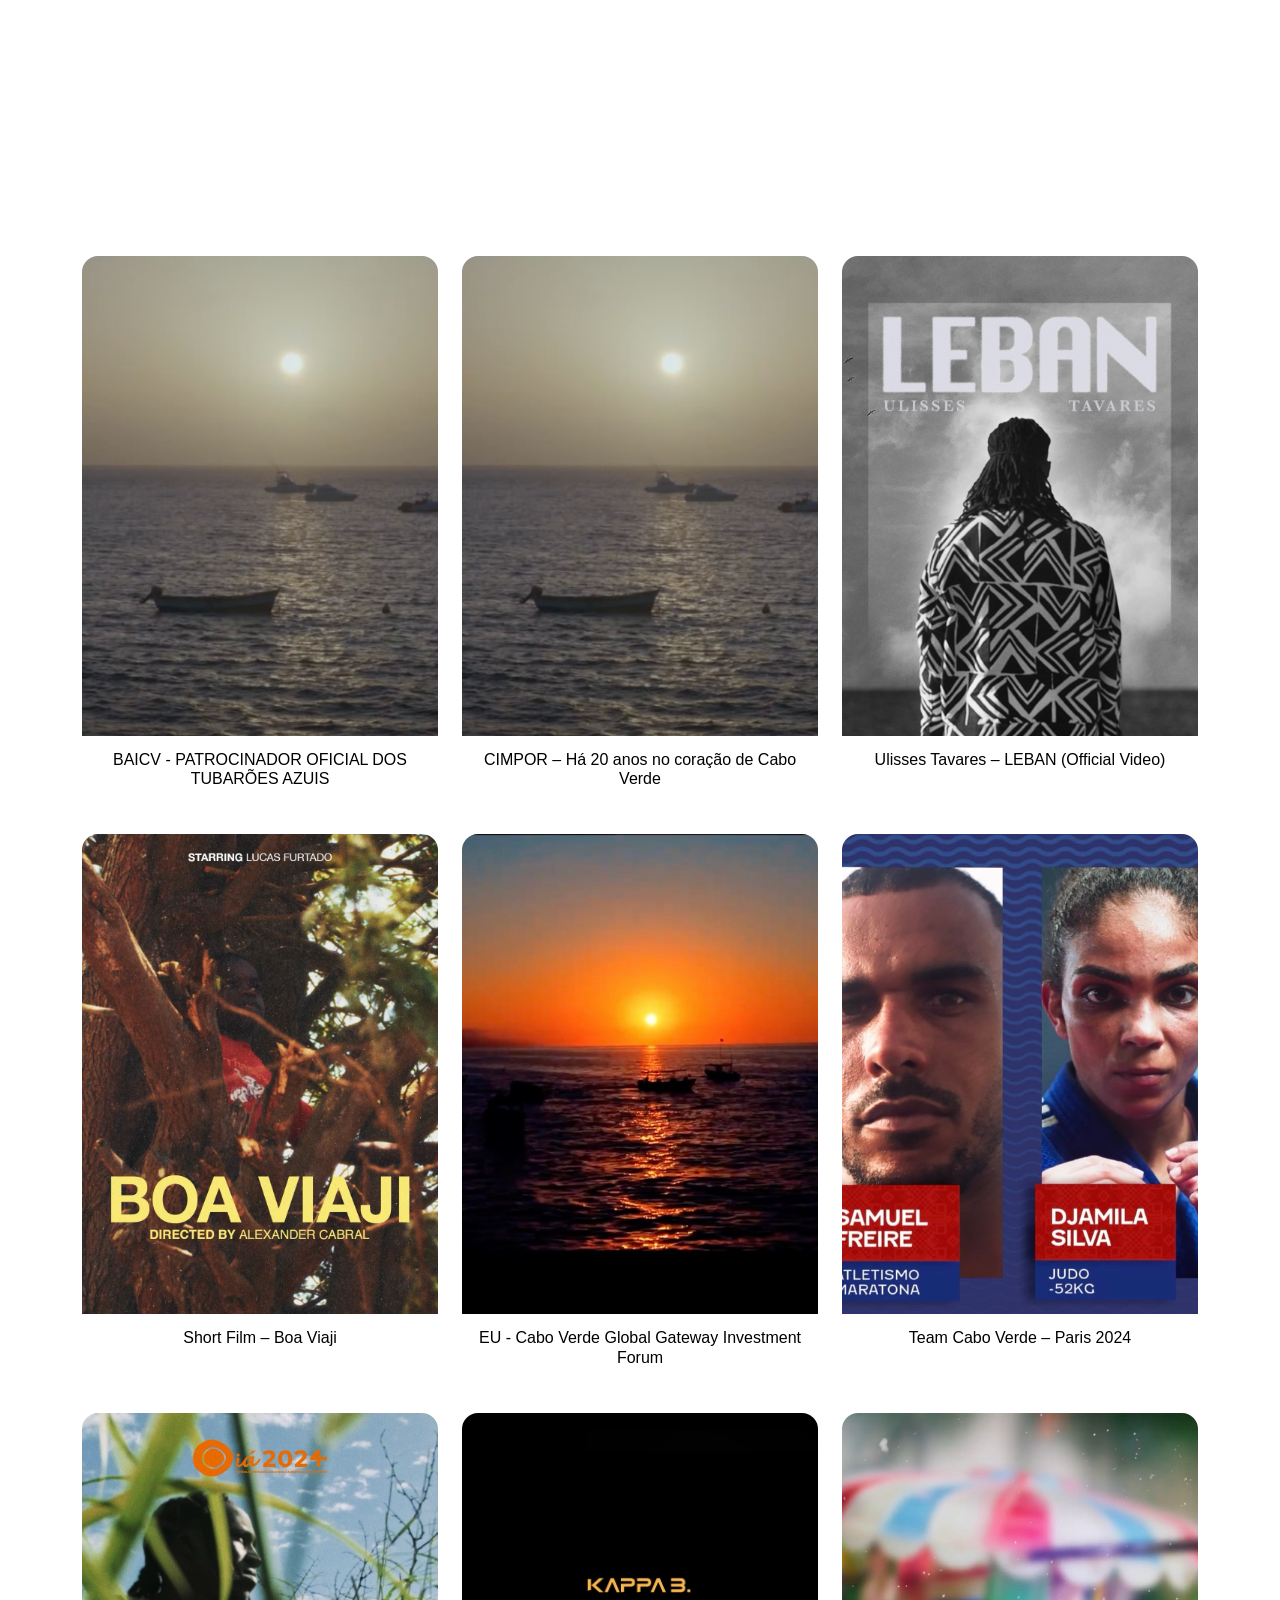
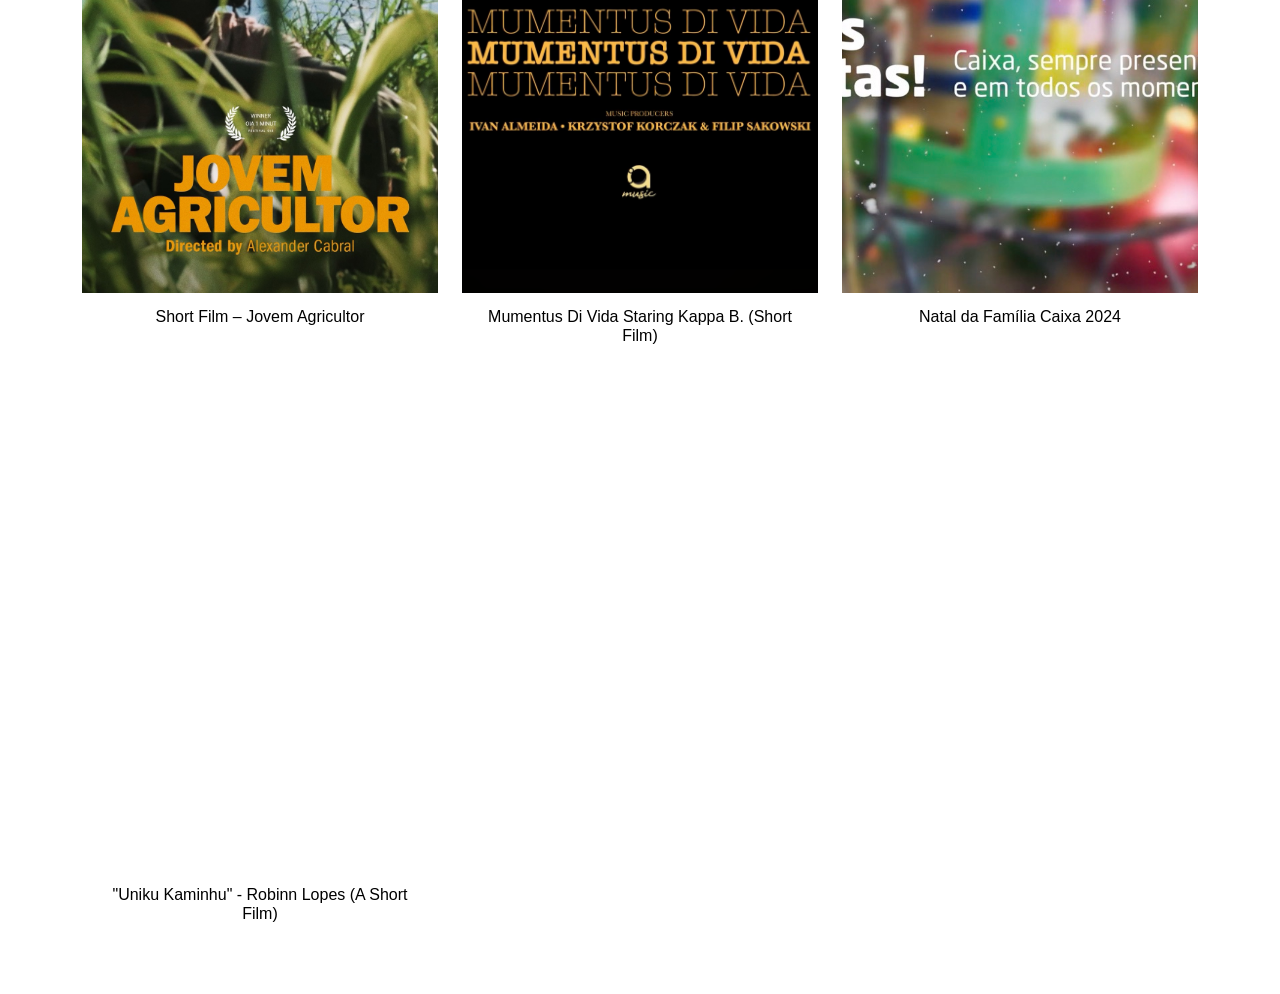
==== film.html @ 2706d58e "Update film.html" ====
<!DOCTYPE html>
<html lang="pt">
  
<head>
<meta charset="UTF-8">
<meta name="viewport" content="width=device-width, initial-scale=1.0">
<title>Film | Alexander Cabral</title>

<link href="https://cdn.jsdelivr.net/npm/bootstrap@5.3.3/dist/css/bootstrap.min.css" rel="stylesheet">
<link rel="stylesheet" href="style.css">
</head>

<body class="bg-page">

<header class="text-center py-4">
<h1 class="site-title">ALEXANDER CABRAL</h1>
<p class="site-subtitle">VIDEOMAKER · PHOTOGRAPHER · DESIGNER</p>

<nav class="menu-pill mt-3">
<a href="index.html">HOME</a>
<a href="film.html" class="active">FILM</a>
<a href="design.html">DESIGN</a>
<a href="photograph.html">PHOTOGRAPH</a>
<a href="about.html">ABOUT</a>
<a href="contact.html">CONTACT</a>
</nav>
</header>

<!-- GRID -->
<main class="container py-5">
  <div class="row g-4">

 <!-- BANCO BAI -->
    <div class="col-md-4">
      <div class="film-card">
        <a href="#" data-bs-toggle="modal" data-bs-target="#modalBai">
          <div class="film-thumb" style="background-image:url('img/cimpor.png')"></div>
        </a>
        <div class="film-info">
          <h5> BAICV - PATROCINADOR OFICIAL DOS TUBARÕES AZUIS</h5>
        </div>
      </div>
    </div>
    
    <!-- CIMPOR -->
    <div class="col-md-4">
      <div class="film-card">
        <a href="#" data-bs-toggle="modal" data-bs-target="#modalCimpor">
          <div class="film-thumb" style="background-image:url('img/cimpor.png')"></div>
        </a>
        <div class="film-info">
          <h5>CIMPOR – Há 20 anos no coração de Cabo Verde</h5>
        </div>
      </div>
    </div>

    <!-- LEBAN -->
    <div class="col-md-4">
      <div class="film-card">
        <a href="#" data-bs-toggle="modal" data-bs-target="#videoModal">
          <div class="film-thumb" style="background-image:url('img/Lebam.png')"></div>
        </a>
        <div class="film-info">
          <h5>Ulisses Tavares – LEBAN (Official Video)</h5>
        </div>
      </div>
    </div>

    <!-- BOA VIAJI -->
    <div class="col-md-4">
      <div class="film-card">
        <a href="#" data-bs-toggle="modal" data-bs-target="#modalBoaViaji">
          <div class="film-thumb" style="background-image:url('img/Boa Viaji.png')"></div>
        </a>
        <div class="film-info">
          <h5>Short Film – Boa Viaji</h5>
        </div>
      </div>
    </div>

      <!-- UE -->
    <div class="col-md-4">
      <div class="film-card">
        <a href="#" data-bs-toggle="modal" data-bs-target="#modalue">
          <div class="film-thumb" style="background-image:url('img/UE.png')"></div>
        </a>
        <div class="film-info">
          <h5>EU - Cabo Verde Global Gateway Investment Forum</h5>
        </div>
      </div>
    </div>

    <!-- TEAM CV -->
    <div class="col-md-4">
      <div class="film-card">
        <a href="#" data-bs-toggle="modal" data-bs-target="#modalTeamCV">
          <div class="film-thumb" style="background-image:url('img/jo.png')"></div>
        </a>
        <div class="film-info">
          <h5>Team Cabo Verde – Paris 2024</h5>
        </div>
      </div>
    </div>

    <!-- JOVEM AGRICULTOR -->
    <div class="col-md-4">
      <div class="film-card">
        <a href="#" data-bs-toggle="modal" data-bs-target="#modalJovemAgricultor">
          <div class="film-thumb" style="background-image:url('img/Jovem Agricultor.png')"></div>
        </a>
        <div class="film-info">
          <h5>Short Film – Jovem Agricultor</h5>
        </div>
      </div>
    </div>

    <!-- KAPPA -->
    <div class="col-md-4">
      <div class="film-card">
        <a href="#" data-bs-toggle="modal" data-bs-target="#modalkappa">
          <div class="film-thumb" style="background-image:url('img/kappa.png')"></div>
        </a>
        <div class="film-info">
          <h5>Mumentus Di Vida Staring Kappa B. (Short Film)</h5>
        </div>
      </div>
    </div>

    <!-- CAIXA -->
    <div class="col-md-4">
      <div class="film-card">
        <a href="#" data-bs-toggle="modal" data-bs-target="#modalCaixa">
          <div class="film-thumb" style="background-image:url('img/caixa.png')"></div>
        </a>
        <div class="film-info">
          <h5>Natal da Família Caixa 2024</h5>
        </div>
      </div>
    </div>

        <!-- Uniku Kaminhu -->
    <div class="col-md-4">
      <div class="film-card">
        <a href="#" data-bs-toggle="modal" data-bs-target="#modalUnikuKaminhu">
          <div class="film-thumb" style="background-image:url('img/Uniku Kaminhu.png')"></div>
        </a>
        <div class="film-info">
          <h5>
"Uniku Kaminhu" - Robinn Lopes (A Short Film)</h5>
        </div>
      </div>
    </div>

  </div>
</main>


<!-- MODAL LEBAN -->
<div class="modal fade" id="videoModal" tabindex="-1">
<div class="modal-dialog modal-lg modal-dialog-centered">
<div class="modal-content bg-dark text-white">
<div class="modal-body p-4">

<div class="ratio ratio-16x9 mb-4">
<iframe src="https://www.youtube.com/embed/_g3B7bjy0RE" allowfullscreen></iframe>
</div>

<p><strong>VÍDEO:</strong></p>
<p>Directed by – Alexander Cabral</p>
<p>Creative Producer – Ivandro Cabral</p>
<p>Performance – Ulisses Tavares</p>
<p>Starring – Nadine Tavares & Barnabas Bergendi</p>

</div>
</div>
</div>
</div>

<!-- MODAL TEAM CV -->
<div class="modal fade" id="modalTeamCV" tabindex="-1">
<div class="modal-dialog modal-lg modal-dialog-centered">
<div class="modal-content bg-dark text-white">
<div class="modal-body p-4">

<div class="ratio ratio-16x9 mb-3">
<iframe src="https://www.youtube.com/embed/DXQ90X3qq_s" allowfullscreen></iframe>
</div>

<p><strong>Team Cabo Verde – Paris 2024</strong></p>
<p>OP – Alexander Cabral</p>
</div>
</div>
</div>
</div>

<!-- MODAL BOA VIAJI -->
<div class="modal fade" id="modalBoaViaji" tabindex="-1">
<div class="modal-dialog modal-lg modal-dialog-centered">
<div class="modal-content bg-dark text-white">
<div class="modal-body p-4">

<div class="ratio ratio-16x9 mb-3">
<iframe src="https://player.vimeo.com/video/1152334304" allowfullscreen></iframe>
</div>

<p><strong>Short Film – Boa Viaji</strong></p>
<p>Directed by – Alexander Cabral</p>
</div>
</div>
</div>
</div>

<!-- MODAL UE -->
<div class="modal fade" id="modalue" tabindex="-1">
<div class="modal-dialog modal-lg modal-dialog-centered">
<div class="modal-content bg-dark text-white">
<div class="modal-body p-4">

<div class="ratio ratio-16x9 mb-3">
<iframe src="https://www.youtube.com/embed/ut0O_oTuDrE" allowfullscreen></iframe>
</div>

<p><strong>EU - Cabo Verde Global Gateway Investment Forum</strong></p>
<p>Editor – Alexander Cabral</p>
</div>
</div>
</div>
</div>

<!-- MODAL JOVEM AGRICULTOR -->
<div class="modal fade" id="modalJovemAgricultor" tabindex="-1">
  <div class="modal-dialog modal-lg modal-dialog-centered">
    <div class="modal-content bg-dark text-white">
      <div class="modal-body p-4">

        <div class="ratio ratio-16x9 mb-3">
          <iframe src="https://player.vimeo.com/video/1152373556" allowfullscreen></iframe>
        </div>

        <p><strong>Short Film – Jovem Agricultor</strong></p>
        <p>Directed by – Alexander Cabral</p>
      </div>
    </div>
  </div>
</div>


<!-- MODAL KAPPA -->
<div class="modal fade" id="modalkappa" tabindex="-1">
  <div class="modal-dialog modal-lg modal-dialog-centered">
    <div class="modal-content bg-dark text-white">
      <div class="modal-body p-4">

        <div class="ratio ratio-16x9 mb-3">
          <iframe src="https://www.youtube.com/embed/as3GxgXzpAM" allowfullscreen></iframe>
        </div>

        <p><strong>ShorFilm:</strong></p>
<p>Mumentus Di Vida by Kappa B.</p>
<p>Official Album of Kappa B.</p>
<p>Produced by iAlmeida Music LABEL</p>
<p>BTS – Alexander Cabral</p>


      </div>
    </div>
  </div>
</div>

<!-- MODAL CAIXA -->
<div class="modal fade" id="modalCaixa" tabindex="-1">
  <div class="modal-dialog modal-lg modal-dialog-centered">
    <div class="modal-content bg-dark text-white">
      <div class="modal-body p-4">

        <div class="ratio ratio-16x9 mb-3">
          <iframe src="https://www.youtube.com/embed/b9ZZwRay2kY" allowfullscreen></iframe>
        </div>

        <p><strong>Natal da Família Caixa 2024</strong></p>
        <p>OP – Alexander Cabral</p>

      </div>
    </div>
  </div>
</div>

<!-- MODAL Uniku Kaminhu -->
<div class="modal fade" id="modalUnikuKaminhu" tabindex="-1">
  <div class="modal-dialog modal-lg modal-dialog-centered">
    <div class="modal-content bg-dark text-white">
      <div class="modal-body p-4">

        <div class="ratio ratio-16x9 mb-3">
          <iframe src="https://www.youtube.com/embed/73FyPDnOYtw" allowfullscreen></iframe>
        </div>

        <p><strong>Uniku Kaminhu - Robinn Lopes (A Short Film)</strong></p>
<p>Director: Ivandro Cabral</p>
<p>Producer: Tiago Varela, Layan Nairoukh, Ediléne Bartolomeu</p>
<p>Editor: Ivandro Cabral & Alexander Cabral</p>


      </div>
    </div>
  </div>
</div>


<!-- MODAL CIMPOR -->
<div class="modal fade" id="modalCimpor" tabindex="-1">
  <div class="modal-dialog modal-lg modal-dialog-centered">
    <div class="modal-content bg-dark text-white">
      <div class="modal-body p-4">

        <div class="ratio ratio-16x9 mb-3">
          <iframe 
            src="https://www.youtube.com/embed/Ms0LedQXQ8E"
            style="border:none;overflow:hidden"
            scrolling="no"
            frameborder="0"
            allowfullscreen>
          </iframe>
        </div>

        <p><strong>CIMPOR – Há 20 anos no coração de Cabo Verde</strong></p>
        <p>OP – Alexander Cabral</p>

      </div>
    </div>
  </div>
</div>

<!-- MODAL Banco Bai -->
<div class="modal fade" id="modalBai" tabindex="-1">
  <div class="modal-dialog modal-lg modal-dialog-centered">
    <div class="modal-content bg-dark text-white">
      <div class="modal-body p-4">

        <div class="ratio ratio-16x9 mb-3">
          <iframe 
            src="https://www.youtube.com/embed/sDn9EfbBt2E"
            style="border:none;overflow:hidden"
            scrolling="no"
            frameborder="0"
            allowfullscreen>
          </iframe>
        </div>

        <p><strong> BAICV - PATROCINADOR OFICIAL DOS TUBARÕES AZUIS</strong></p>
        <p>OP – Alexander Cabral</p>

      </div>
    </div>
  </div>
</div>
  
<script src="https://cdn.jsdelivr.net/npm/bootstrap@5.3.3/dist/js/bootstrap.bundle.min.js"></script>

</body>
</html>
---- style.css ----
/* RESET */
* {
  margin: 0;
  padding: 0;
  box-sizing: border-box;
}

html, body {
  width: 100%;
  min-height: 100%;
 
}

body {
  font-family: Arial, Helvetica, sans-serif;
  color: #fff;
}

/* HERO / HOME */

.hero {
  min-height: 100vh;
  display: flex;
  align-items: center;
  justify-content: center;
  text-align: center;

  background-image: url('img/textura.png');
  background-size: cover;
  background-position: center;
  background-repeat: no-repeat;


}

/* NOME */
.name {
font-size: 4.5rem;       
font-weight: 700;
letter-spacing: 4px;
margin-bottom: 14px;
}

/* ROLES */
.roles {
font-size: 1.05rem;     
letter-spacing: 3px;
opacity: 0.85;
margin-bottom: 42px;
}

/* MENU */
.menu-pill {
display: inline-flex;
gap: 26px;
padding: 14px 36px;    
border-radius: 50px;
border: 1px solid rgba(255,255,255,0.35);
flex-wrap: wrap;
justify-content: center;
}

.menu-pill a {
color: #fff;
text-decoration: none;
font-size: 0.9rem;      
opacity: 0.75;
position: relative;
transition: opacity 0.3s ease;
}

.menu-pill a:hover,
.menu-pill a.active {
opacity: 1;
}

/* PÁGINAS INTERNAS */

body.bg-page {
 min-height: 100vh;
background-image: url('img/textura_1.png');
background-size: cover;
background-position: center;
background-repeat: no-repeat;
}

/* HEADER PADRÃO */
.site-title {
font-weight: 700;
letter-spacing: 3px;
}

.site-subtitle {
font-size: 0.85rem;
letter-spacing: 2px;
opacity: 0.8;
}

/* FILM / DESIGN CARDS */

.film-card {
background: #fff;
border-radius: 16px;
overflow: hidden;
cursor: pointer;
}

.film-thumb {
height: 480px;
background-size: cover;
background-position: center;
transition: transform 0.4s ease, filter 0.4s ease;
}

.film-card:hover .film-thumb {
transform: scale(1.05);
filter: brightness(0.85);
}

.film-info {
padding: 14px;
text-align: center;
}

.film-info h5 {
font-size: 1rem;
color: #000;
}

/* DESIGN GRID */

.design-card img {
width: 100%;
border-radius: 16px;
transition: transform 0.4s ease;
}

.design-card:hover img {
transform: scale(1.05);
}

/* CAROUSEL RESET */

.carousel,
.carousel-inner,
.carousel-item {
background: transparent !important;
}

.carousel-control-prev,
.carousel-control-next {
background: transparent;
width: 6%;
}

.carousel-control-prev-icon,
.carousel-control-next-icon {
filter: invert(1);
}

.carousel-item img {
background: transparent;
display: block;
margin: auto;
max-height: 80vh;
object-fit: contain;
}

/* RESPONSIVO */

@media (max-width: 768px) {

.name {
font-size: 3rem;
}

.roles {
font-size: 0.9rem;
}

.menu-pill {
gap: 18px;
padding: 12px 26px;
}

.menu-pill a {
font-size: 0.8rem;
}

}
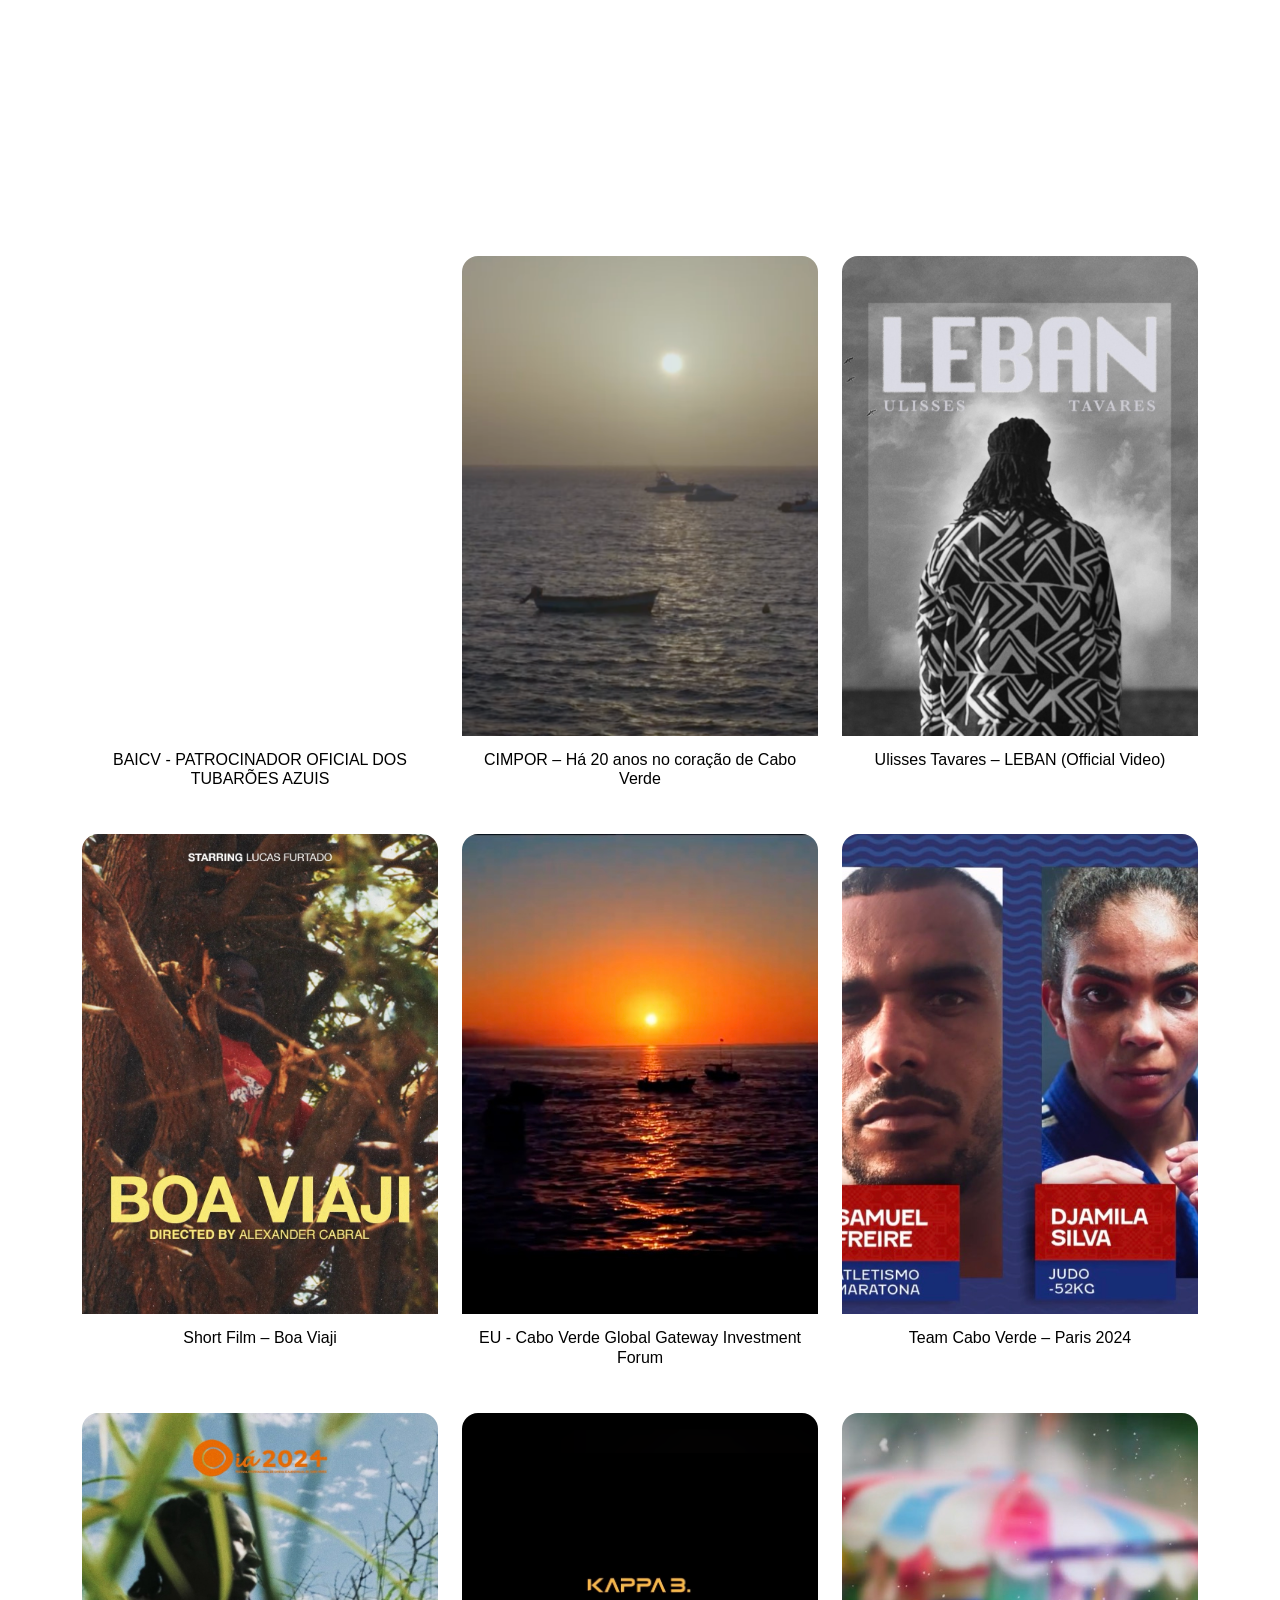
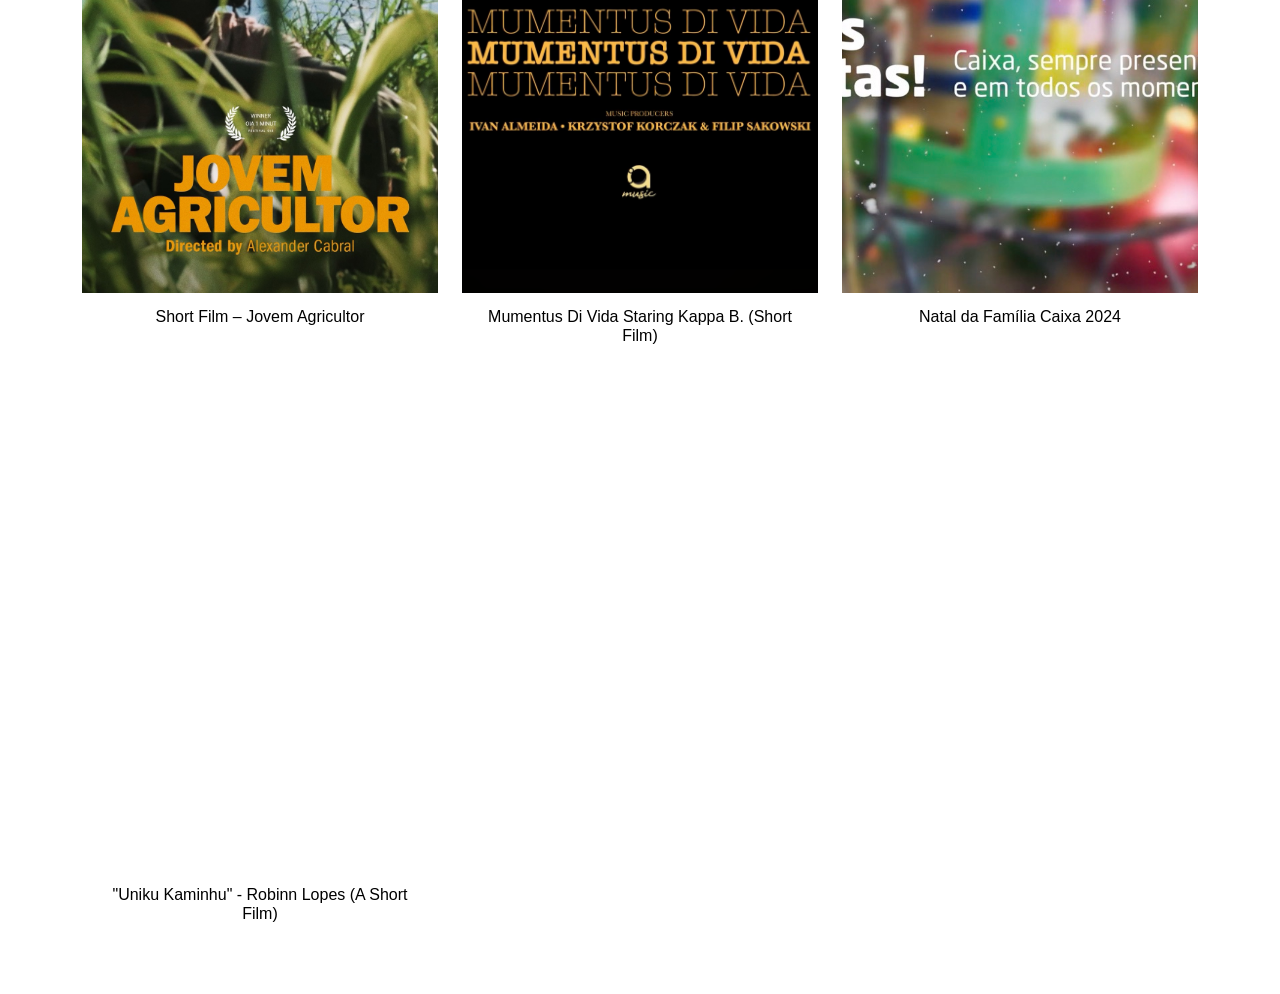
==== commit e6e48b80: "Update film.html" ====
--- a/film.html
+++ b/film.html
@@ -34,7 +34,7 @@
     <div class="col-md-4">
       <div class="film-card">
         <a href="#" data-bs-toggle="modal" data-bs-target="#modalBai">
-          <div class="film-thumb" style="background-image:url('img/cimpor.png')"></div>
+          <div class="film-thumb" style="background-image:url('img/Banco Bai.png')"></div>
         </a>
         <div class="film-info">
           <h5> BAICV - PATROCINADOR OFICIAL DOS TUBARÕES AZUIS</h5>
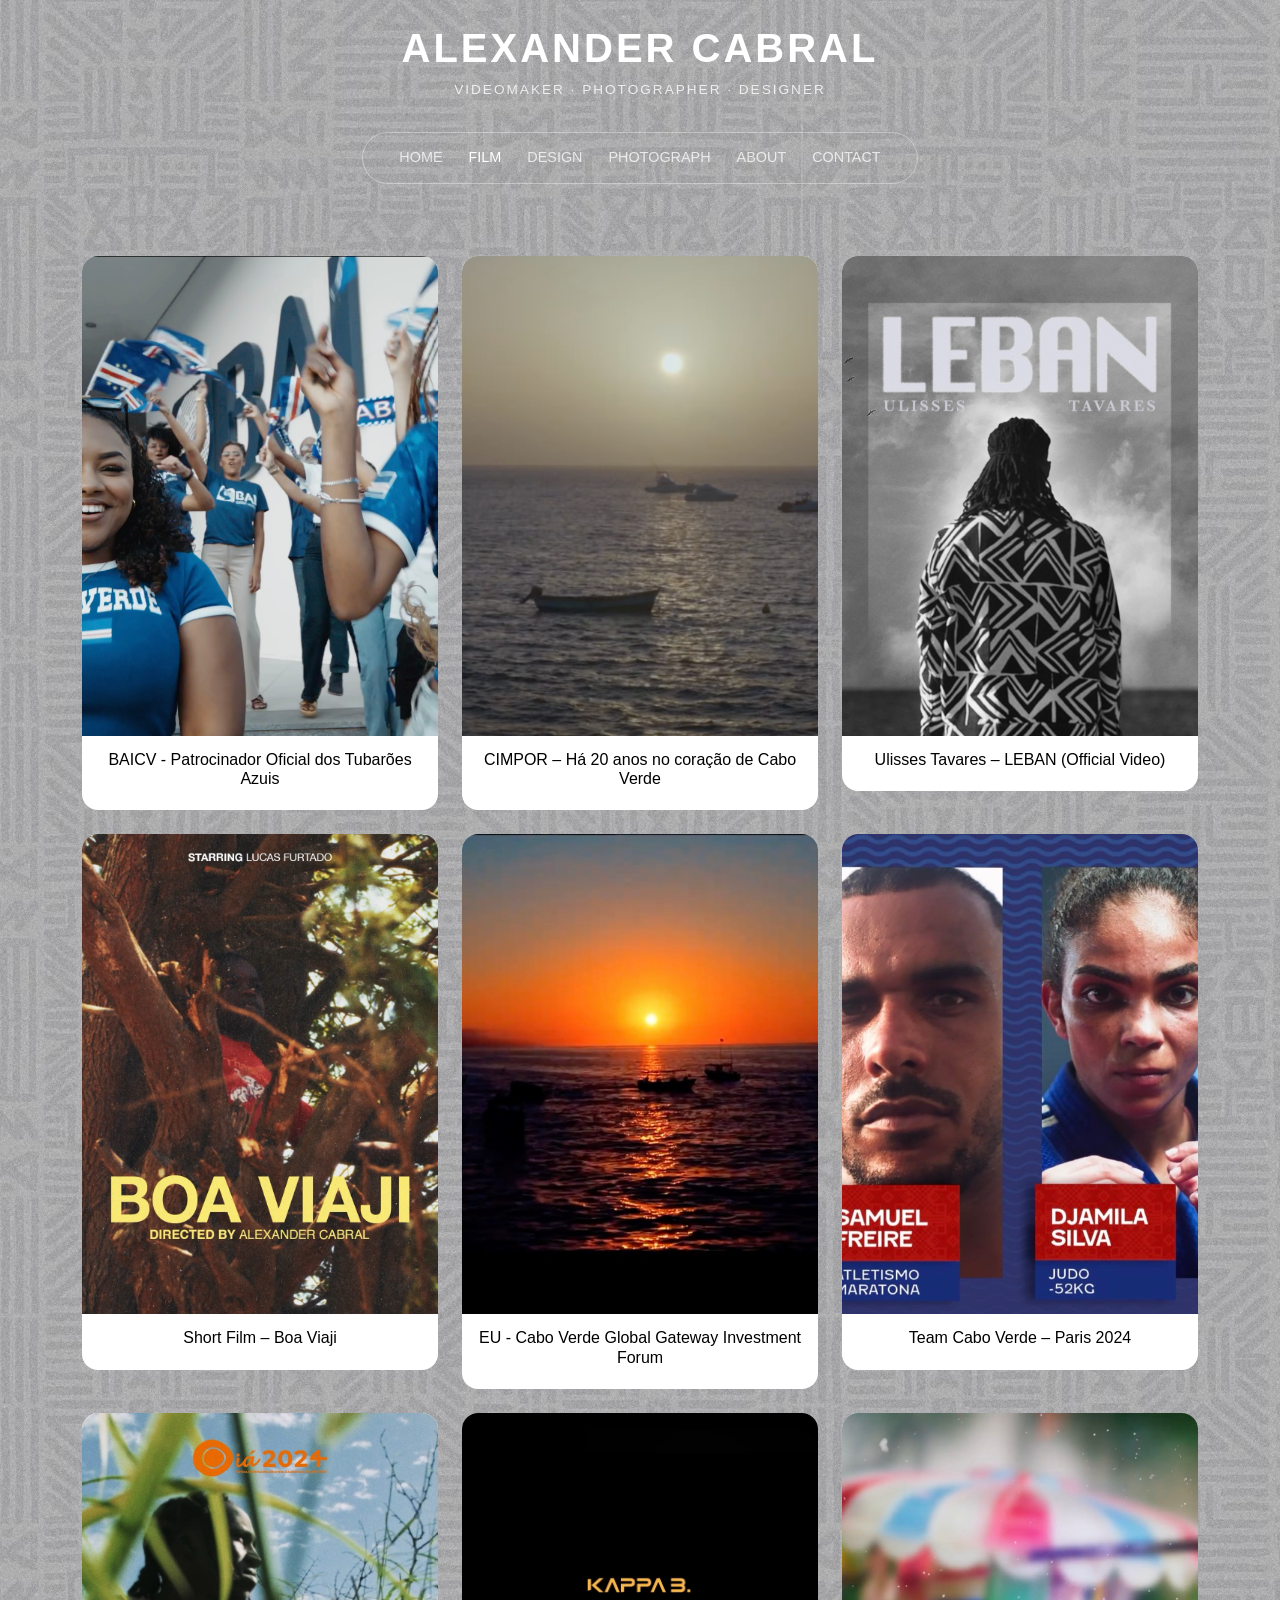
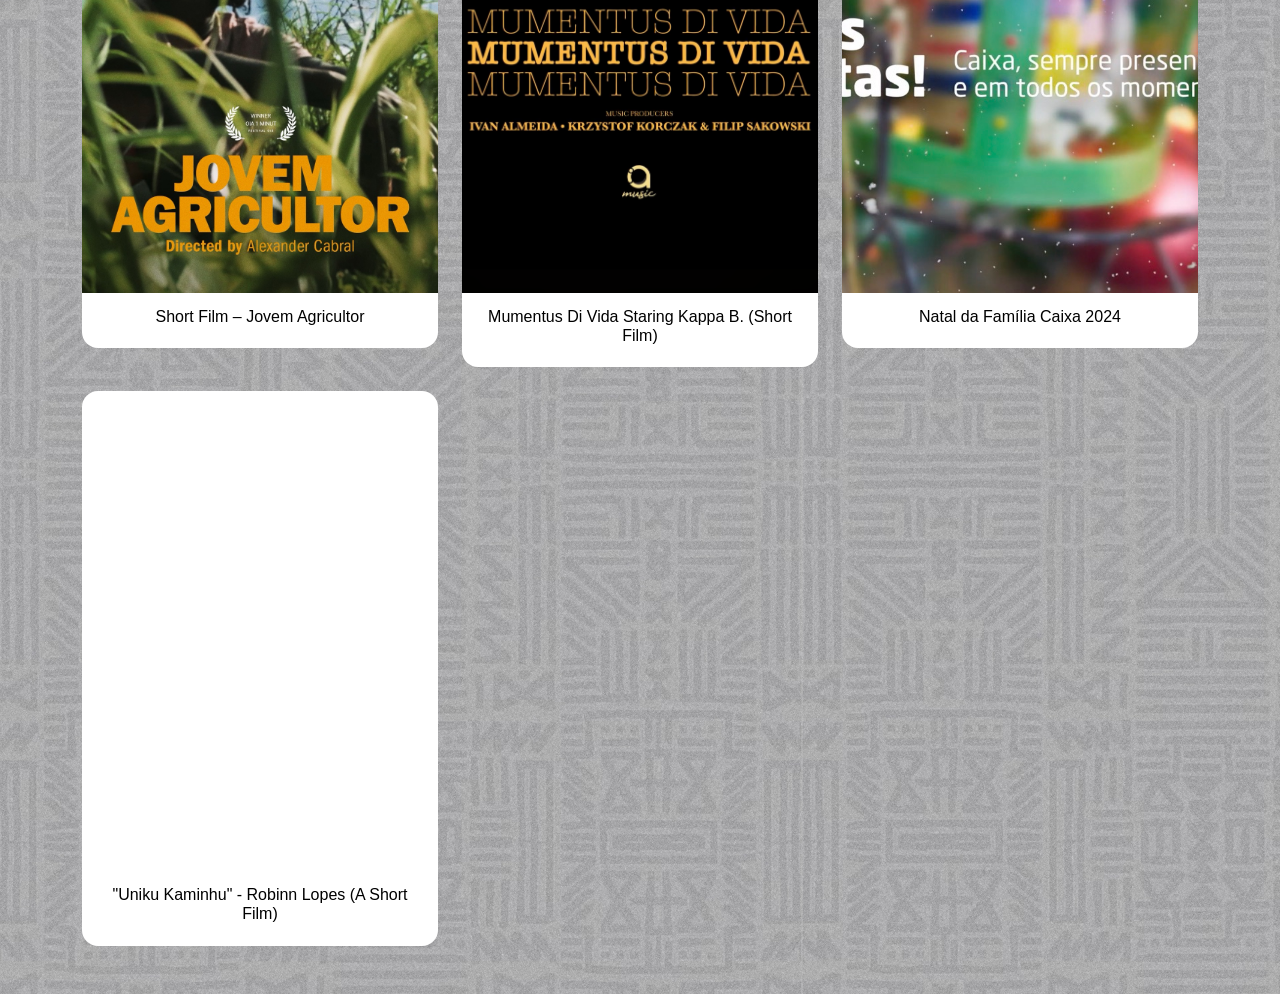
==== commit e26ee80f: "Update film.html" ====
--- a/film.html
+++ b/film.html
@@ -34,10 +34,10 @@
     <div class="col-md-4">
       <div class="film-card">
         <a href="#" data-bs-toggle="modal" data-bs-target="#modalBai">
-          <div class="film-thumb" style="background-image:url('img/Banco Bai.png')"></div>
-        </a>
-        <div class="film-info">
-          <h5> BAICV - PATROCINADOR OFICIAL DOS TUBARÕES AZUIS</h5>
+          <div class="film-thumb" style="background-image:url('img/Banco Bai.jpeg')"></div>
+        </a>
+        <div class="film-info">
+          <h5> BAICV - Patrocinador Oficial dos  Tubarões Azuis</h5>
         </div>
       </div>
     </div>
@@ -187,6 +187,7 @@
 </div>
 
 <p><strong>Team Cabo Verde – Paris 2024</strong></p>
+<p>Kriolscope Agency</p>
 <p>OP – Alexander Cabral</p>
 </div>
 </div>
@@ -221,6 +222,7 @@
 </div>
 
 <p><strong>EU - Cabo Verde Global Gateway Investment Forum</strong></p>
+<p>Kriolscope Agency</p>
 <p>Editor – Alexander Cabral</p>
 </div>
 </div>
@@ -278,6 +280,7 @@
         </div>
 
         <p><strong>Natal da Família Caixa 2024</strong></p>
+        <p>Kriolscope Agency</p>
         <p>OP – Alexander Cabral</p>
 
       </div>
@@ -324,6 +327,7 @@
         </div>
 
         <p><strong>CIMPOR – Há 20 anos no coração de Cabo Verde</strong></p>
+        <p>Kriolscope Agency</p>
         <p>OP – Alexander Cabral</p>
 
       </div>
@@ -348,6 +352,8 @@
         </div>
 
         <p><strong> BAICV - PATROCINADOR OFICIAL DOS TUBARÕES AZUIS</strong></p>
+        
+        <p>Kriolscope Agency</p>
         <p>OP – Alexander Cabral</p>
 
       </div>
--- a/style.css
+++ b/style.css
@@ -25,7 +25,7 @@
   justify-content: center;
   text-align: center;
 
-  background-image: url('img/textura.png');
+  background-image: url('img/textura.jpeg');
   background-size: cover;
   background-position: center;
   background-repeat: no-repeat;
@@ -78,7 +78,7 @@
 
 body.bg-page {
  min-height: 100vh;
-background-image: url('img/textura_1.png');
+background-image: url('img/textura_1.jpeg');
 background-size: cover;
 background-position: center;
 background-repeat: no-repeat;
@@ -187,4 +187,4 @@
 font-size: 0.8rem;
 }
 
-}+}
